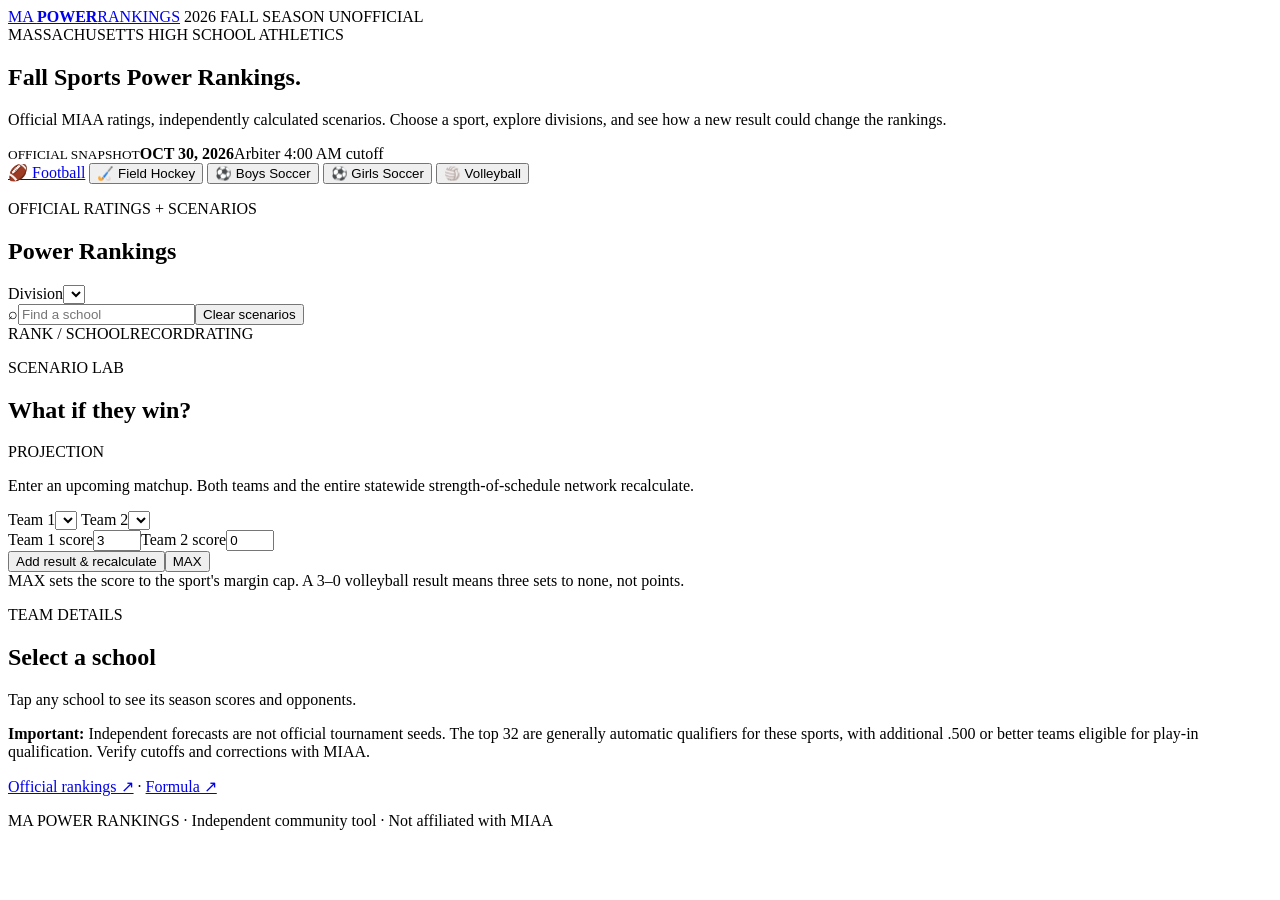
==== fall.html @ d063bb28 "Add unified fall-sports rankings and scenario page with sport selector" ====
<!doctype html>
<html lang="en">
<head>
<meta charset="utf-8"><meta name="viewport" content="width=device-width,initial-scale=1,viewport-fit=cover">
<meta name="theme-color" content="#153b31"><meta name="description" content="Unofficial MIAA Fall 2026 Power Rankings and What-If Scenarios for field hockey, boys and girls soccer, and volleyball.">
<title>2026 MIAA Fall Sports Power Rankings</title>
<link rel="stylesheet" href="fall.css">
</head>
<body>
<header class="site-header">
  <div class="shell header-inner">
    <a class="brand" href="./">MA <b>POWER</b><span>RANKINGS</span></a>
    <span class="top-right">2026 FALL SEASON <span class="dot"></span> UNOFFICIAL</span>
  </div>
</header>
<main class="shell">
 <div class="eyebrow">MASSACHUSETTS HIGH SCHOOL ATHLETICS</div>
 <section class="lead">
  <div><h1>Fall Sports <span>Power Rankings.</span></h1><p>Official MIAA ratings, independently calculated scenarios. Choose a sport, explore divisions, and see how a new result could change the rankings.</p></div>
  <div class="asof"><small>OFFICIAL SNAPSHOT</small><b>OCT 30, 2026</b><span>Arbiter 4:00 AM cutoff</span></div>
 </section>
 <nav class="sport-nav" aria-label="Select sport">
  <a class="sport-pill" href="./">🏈 <span>Football</span></a>
  <button class="sport-pill" data-sport="field-hockey">🏑 <span>Field Hockey</span></button>
  <button class="sport-pill" data-sport="boys-soccer">⚽ <span>Boys Soccer</span></button>
  <button class="sport-pill" data-sport="girls-soccer">⚽ <span>Girls Soccer</span></button>
  <button class="sport-pill" data-sport="volleyball">🏐 <span>Volleyball</span></button>
 </nav>
 <div id="error" class="notice hidden" role="alert"></div>
 <section class="summary-grid" id="summary"></section>
 <div class="body-grid">
  <section class="surface">
   <div class="section-head"><div><p class="section-overline">OFFICIAL RATINGS + SCENARIOS</p><h2 id="sportTitle">Power Rankings</h2></div><label class="switcher-label">Division<select id="division" aria-label="Division"></select></label></div>
   <div id="warning" class="notice" role="status"></div>
   <div class="filterbar"><label class="search"><span>⌕</span><input id="search" type="search" placeholder="Find a school" aria-label="Search schools"></label><button id="reset" class="small-action" type="button">Clear scenarios</button></div>
   <div class="table-head"><span>RANK / SCHOOL</span><span>RECORD</span><span>RATING</span></div>
   <div id="standings" class="standings"></div>
   <p id="rowsCount" class="fineprint"></p>
  </section>
  <aside class="side-stack">
   <section class="surface aside-surface">
    <div class="section-head"><div><p class="section-overline">SCENARIO LAB</p><h2>What if they win?</h2></div><span class="beta">PROJECTION</span></div>
    <p class="small-desc">Enter an upcoming matchup. Both teams and the entire statewide strength-of-schedule network recalculate.</p>
    <form id="whatif" class="form-stack">
     <label>Team 1<select id="teamA" required></select></label>
     <label>Team 2<select id="teamB" required></select></label>
     <div class="scores"><label>Team 1 score<input id="scoreA" type="number" min="0" max="99" required inputmode="numeric" value="3"></label><label>Team 2 score<input id="scoreB" type="number" min="0" max="99" required inputmode="numeric" value="0"></label></div>
     <div class="button-row"><button type="submit" class="cta">Add result &amp; recalculate</button><button type="button" id="max" class="small-action">MAX</button></div>
    </form>
    <div class="fineprint">MAX sets the score to the sport's margin cap. A 3–0 volleyball result means three sets to none, not points.</div>
    <div id="scenarios" class="scenario-list"></div>
   </section>
   <section class="surface aside-surface">
    <div class="section-head"><div><p class="section-overline">TEAM DETAILS</p><h2 id="teamTitle">Select a school</h2></div></div>
    <div id="teamDetails" class="team-details"><p class="small-desc">Tap any school to see its season scores and opponents.</p></div>
   </section>
   <section class="source-note"><b>Important:</b> Independent forecasts are not official tournament seeds. The top 32 are generally automatic qualifiers for these sports, with additional .500 or better teams eligible for play-in qualification. Verify cutoffs and corrections with MIAA.<p><a href="https://www.miaa.net/game-day/tournament-central/power-rankings" target="_blank" rel="noopener">Official rankings ↗</a> · <a href="https://www.miaa.net/about-power-ratings" target="_blank" rel="noopener">Formula ↗</a></p></section>
  </aside>
 </div>
</main>
<footer class="site-footer shell">MA POWER RANKINGS · Independent community tool · Not affiliated with MIAA</footer>
<script src="data/fall-2026.js" defer></script><script src="rating-engine.js" defer></script><script src="fall.js" defer></script>
</body>
</html>
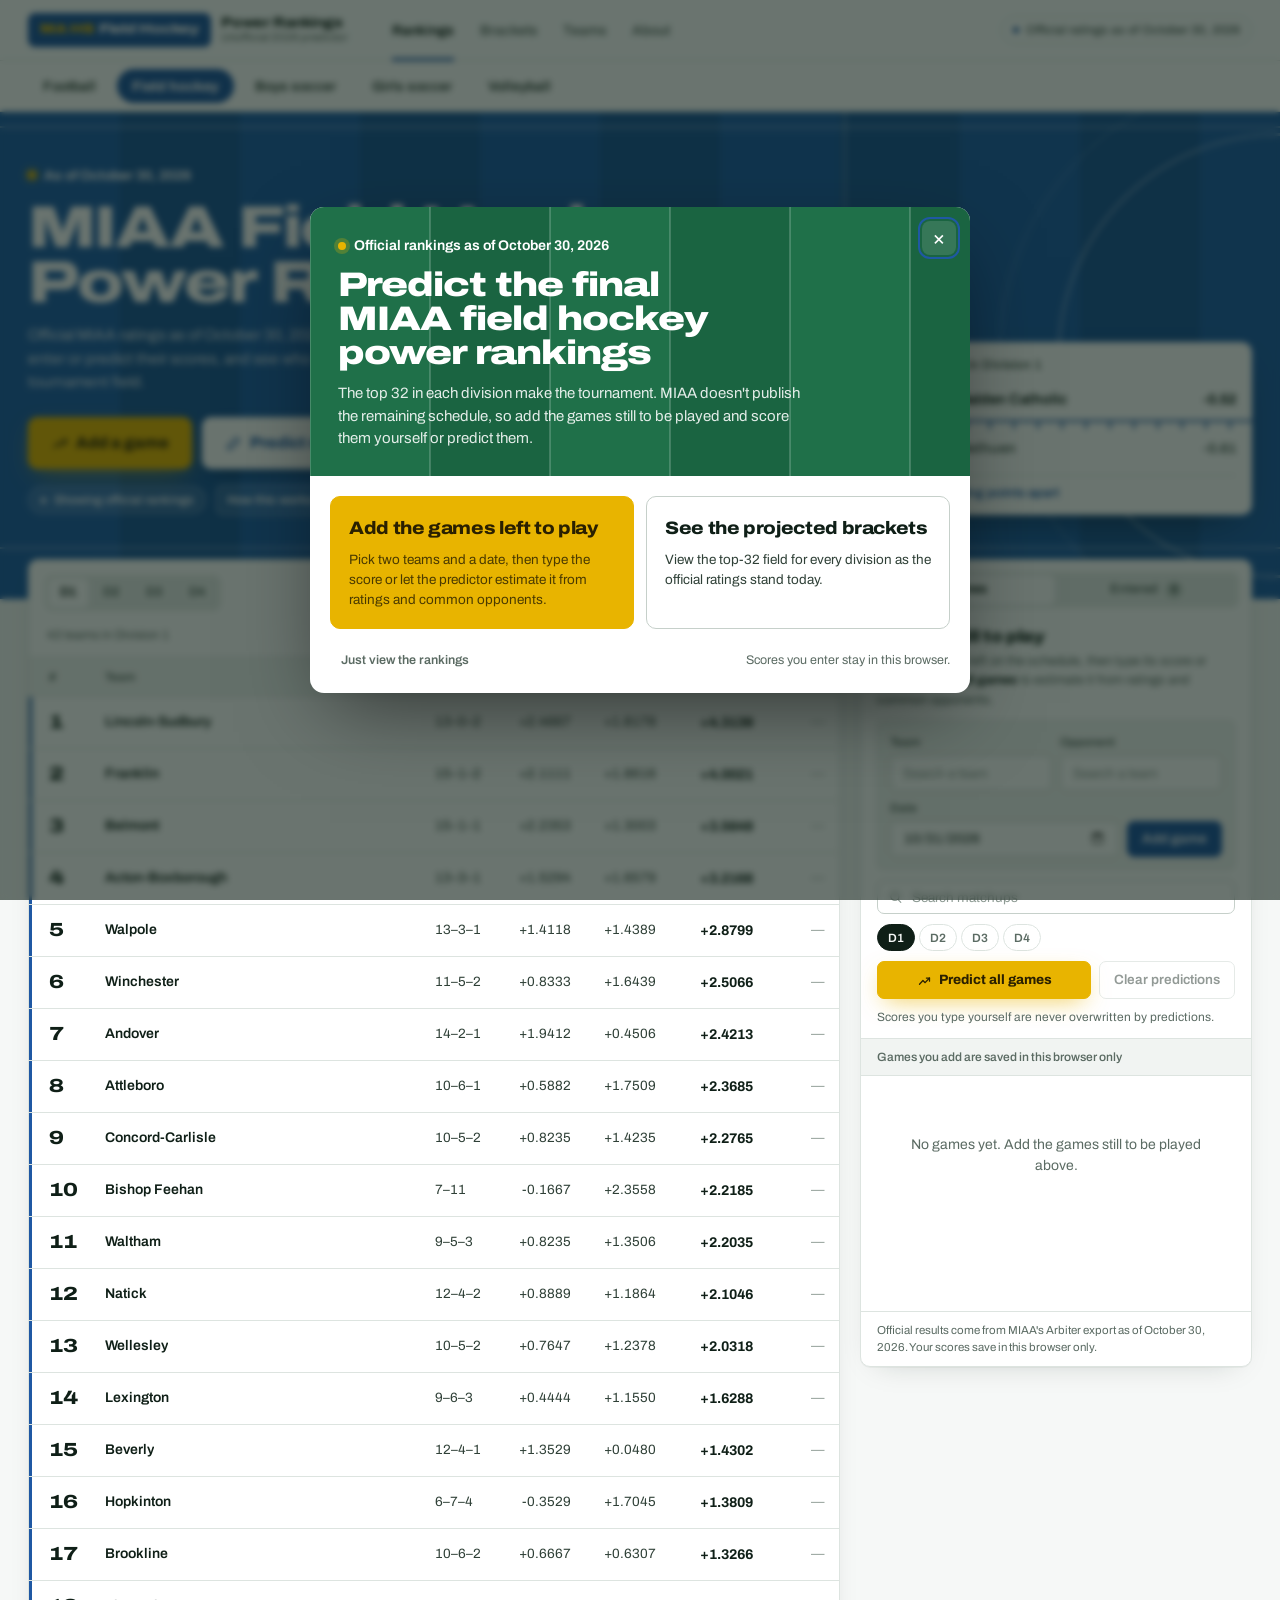
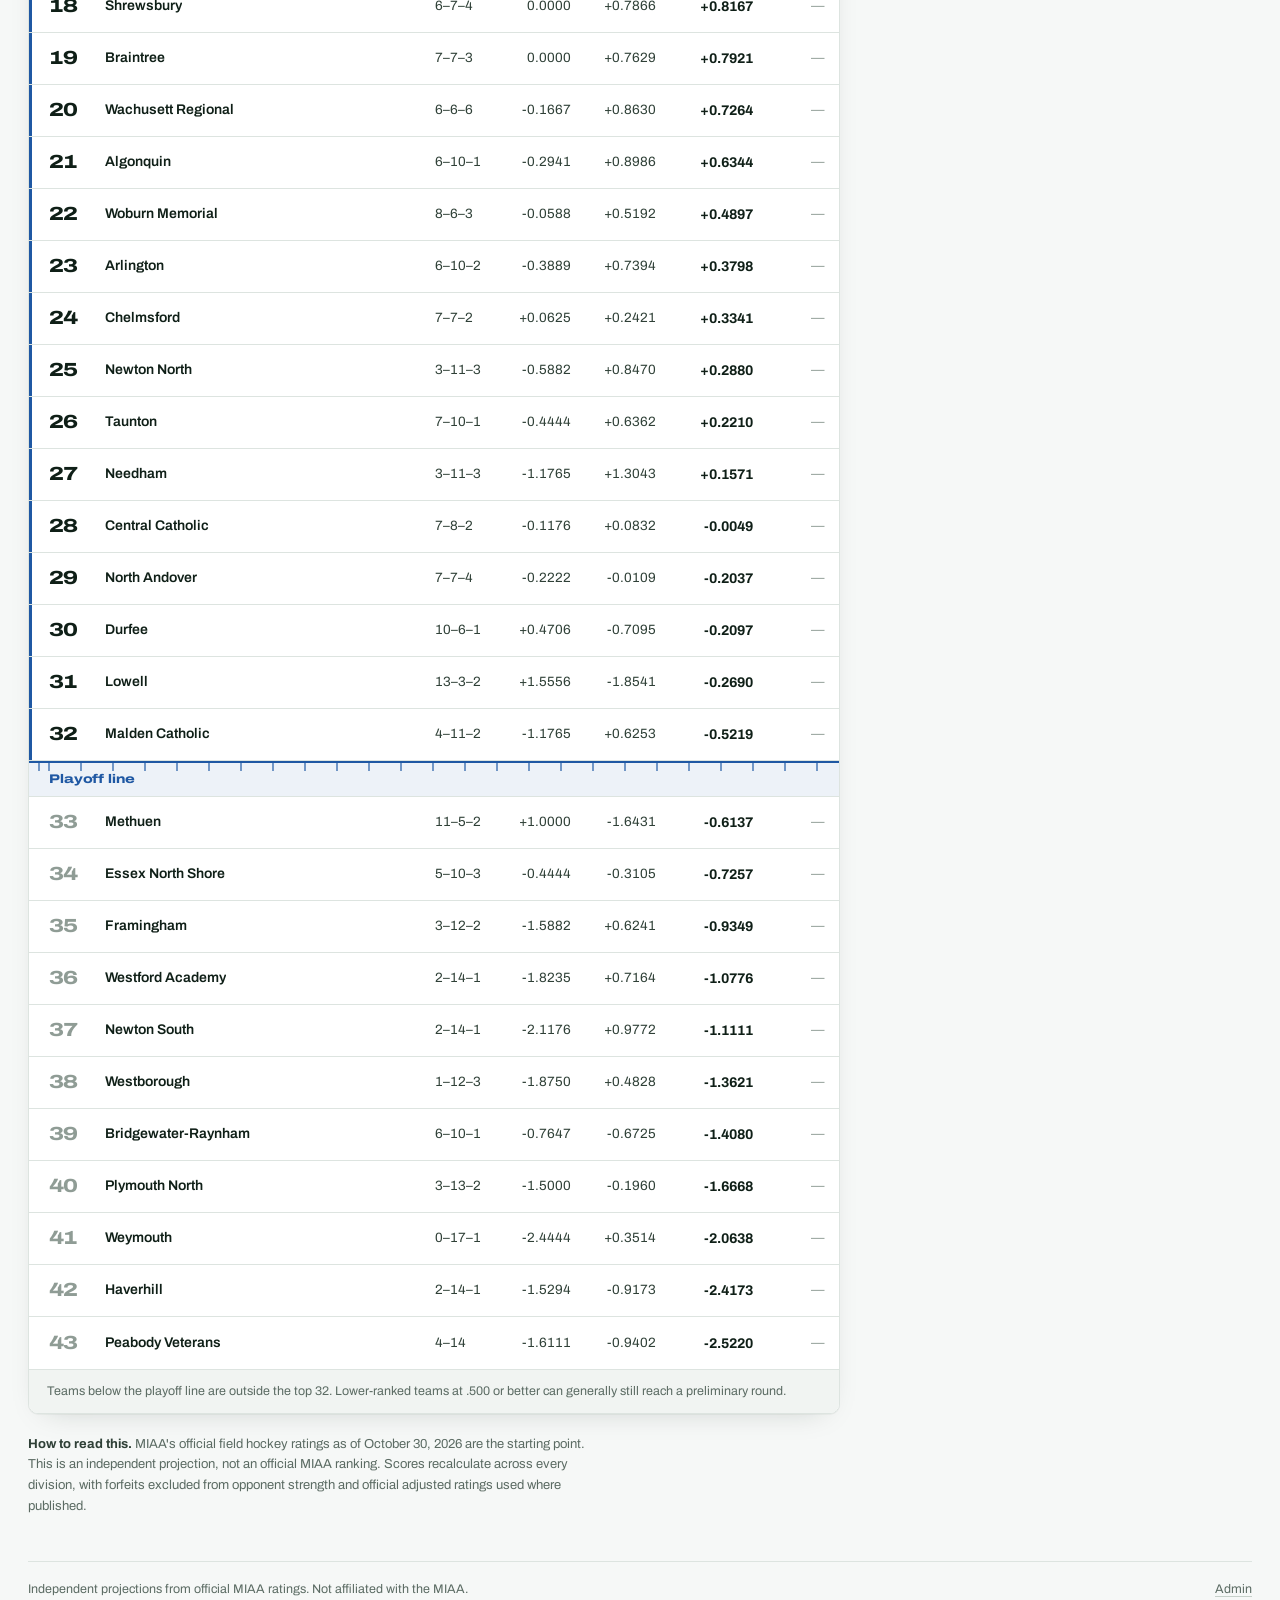
==== commit fda94aeb: "Unify all sports on one page, add brackets and Arbiter sync - One page serves football, field hockey" ====
--- a/fall.html
+++ b/fall.html
@@ -1,64 +1,12 @@
 <!doctype html>
 <html lang="en">
 <head>
-<meta charset="utf-8"><meta name="viewport" content="width=device-width,initial-scale=1,viewport-fit=cover">
-<meta name="theme-color" content="#153b31"><meta name="description" content="Unofficial MIAA Fall 2026 Power Rankings and What-If Scenarios for field hockey, boys and girls soccer, and volleyball.">
-<title>2026 MIAA Fall Sports Power Rankings</title>
-<link rel="stylesheet" href="fall.css">
+<meta charset="utf-8">
+<title>MIAA Power Rankings</title>
+<meta name="robots" content="noindex">
+<!-- The fall sports now live on the main page. Old links like fall.html#boys-soccer keep working. -->
+<script>{const s=location.hash.slice(1);location.replace('./'+(/^(field-hockey|boys-soccer|girls-soccer|volleyball)$/.test(s)?'?sport='+s:'?sport=field-hockey'))}</script>
+<meta http-equiv="refresh" content="0; url=./?sport=field-hockey">
 </head>
-<body>
-<header class="site-header">
-  <div class="shell header-inner">
-    <a class="brand" href="./">MA <b>POWER</b><span>RANKINGS</span></a>
-    <span class="top-right">2026 FALL SEASON <span class="dot"></span> UNOFFICIAL</span>
-  </div>
-</header>
-<main class="shell">
- <div class="eyebrow">MASSACHUSETTS HIGH SCHOOL ATHLETICS</div>
- <section class="lead">
-  <div><h1>Fall Sports <span>Power Rankings.</span></h1><p>Official MIAA ratings, independently calculated scenarios. Choose a sport, explore divisions, and see how a new result could change the rankings.</p></div>
-  <div class="asof"><small>OFFICIAL SNAPSHOT</small><b>OCT 30, 2026</b><span>Arbiter 4:00 AM cutoff</span></div>
- </section>
- <nav class="sport-nav" aria-label="Select sport">
-  <a class="sport-pill" href="./">🏈 <span>Football</span></a>
-  <button class="sport-pill" data-sport="field-hockey">🏑 <span>Field Hockey</span></button>
-  <button class="sport-pill" data-sport="boys-soccer">⚽ <span>Boys Soccer</span></button>
-  <button class="sport-pill" data-sport="girls-soccer">⚽ <span>Girls Soccer</span></button>
-  <button class="sport-pill" data-sport="volleyball">🏐 <span>Volleyball</span></button>
- </nav>
- <div id="error" class="notice hidden" role="alert"></div>
- <section class="summary-grid" id="summary"></section>
- <div class="body-grid">
-  <section class="surface">
-   <div class="section-head"><div><p class="section-overline">OFFICIAL RATINGS + SCENARIOS</p><h2 id="sportTitle">Power Rankings</h2></div><label class="switcher-label">Division<select id="division" aria-label="Division"></select></label></div>
-   <div id="warning" class="notice" role="status"></div>
-   <div class="filterbar"><label class="search"><span>⌕</span><input id="search" type="search" placeholder="Find a school" aria-label="Search schools"></label><button id="reset" class="small-action" type="button">Clear scenarios</button></div>
-   <div class="table-head"><span>RANK / SCHOOL</span><span>RECORD</span><span>RATING</span></div>
-   <div id="standings" class="standings"></div>
-   <p id="rowsCount" class="fineprint"></p>
-  </section>
-  <aside class="side-stack">
-   <section class="surface aside-surface">
-    <div class="section-head"><div><p class="section-overline">SCENARIO LAB</p><h2>What if they win?</h2></div><span class="beta">PROJECTION</span></div>
-    <p class="small-desc">Enter an upcoming matchup. Both teams and the entire statewide strength-of-schedule network recalculate.</p>
-    <form id="whatif" class="form-stack">
-     <label>Team 1<select id="teamA" required></select></label>
-     <label>Team 2<select id="teamB" required></select></label>
-     <div class="scores"><label>Team 1 score<input id="scoreA" type="number" min="0" max="99" required inputmode="numeric" value="3"></label><label>Team 2 score<input id="scoreB" type="number" min="0" max="99" required inputmode="numeric" value="0"></label></div>
-     <div class="button-row"><button type="submit" class="cta">Add result &amp; recalculate</button><button type="button" id="max" class="small-action">MAX</button></div>
-    </form>
-    <div class="fineprint">MAX sets the score to the sport's margin cap. A 3–0 volleyball result means three sets to none, not points.</div>
-    <div id="scenarios" class="scenario-list"></div>
-   </section>
-   <section class="surface aside-surface">
-    <div class="section-head"><div><p class="section-overline">TEAM DETAILS</p><h2 id="teamTitle">Select a school</h2></div></div>
-    <div id="teamDetails" class="team-details"><p class="small-desc">Tap any school to see its season scores and opponents.</p></div>
-   </section>
-   <section class="source-note"><b>Important:</b> Independent forecasts are not official tournament seeds. The top 32 are generally automatic qualifiers for these sports, with additional .500 or better teams eligible for play-in qualification. Verify cutoffs and corrections with MIAA.<p><a href="https://www.miaa.net/game-day/tournament-central/power-rankings" target="_blank" rel="noopener">Official rankings ↗</a> · <a href="https://www.miaa.net/about-power-ratings" target="_blank" rel="noopener">Formula ↗</a></p></section>
-  </aside>
- </div>
-</main>
-<footer class="site-footer shell">MA POWER RANKINGS · Independent community tool · Not affiliated with MIAA</footer>
-<script src="data/fall-2026.js" defer></script><script src="rating-engine.js" defer></script><script src="fall.js" defer></script>
-</body>
-</html>+<body><a href="./?sport=field-hockey">Open the MIAA power rankings</a></body>
+</html>
